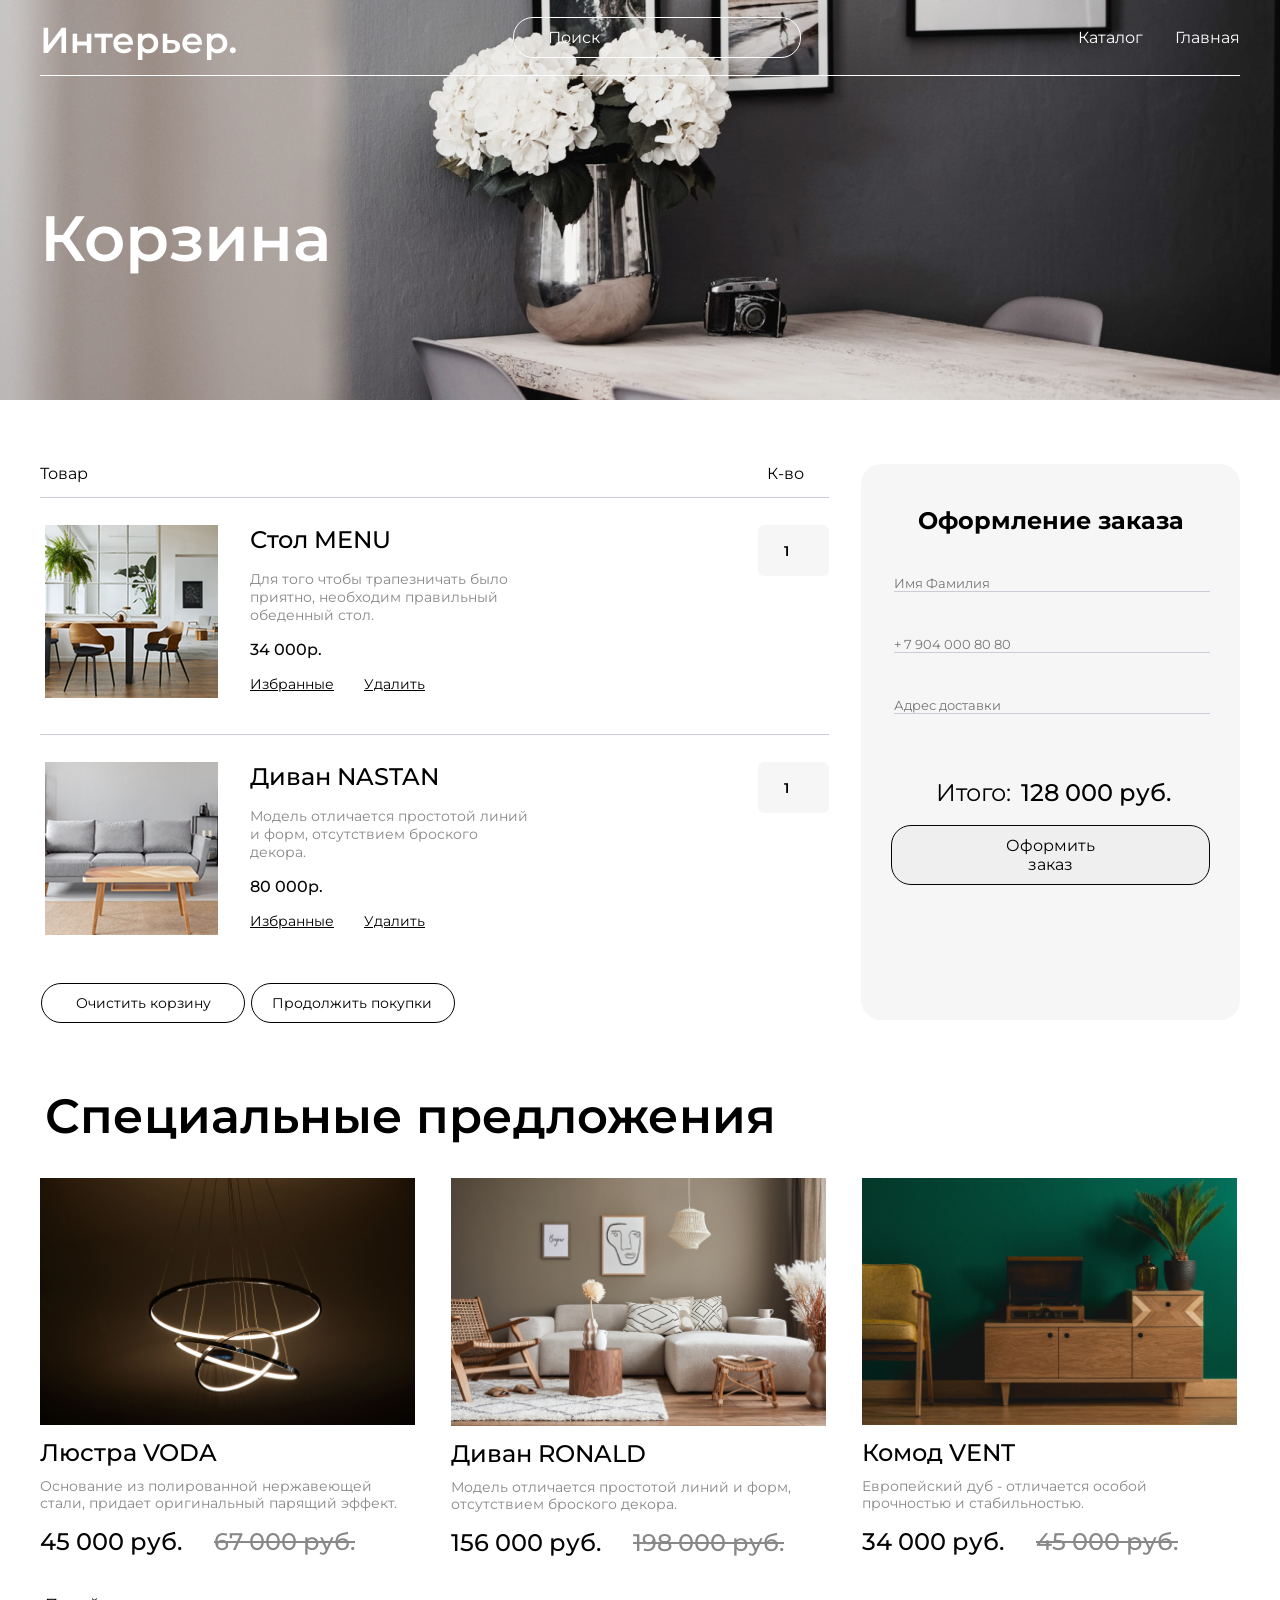
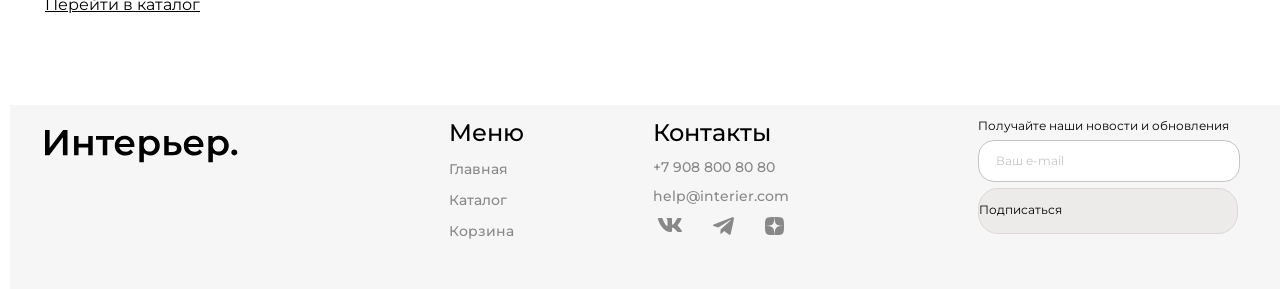
==== cart.html @ b659bea5 "Add files via upload" ====
<!DOCTYPE html>
<html lang="ru">
<head>
    <meta charset="UTF-8">
    <meta name="viewport" content="width=device-width, initial-scale=1.0">

<link rel="preconnect" href="https://fonts.googleapis.com">
<link rel="preconnect" href="https://fonts.gstatic.com" crossorigin>
<link href="https://fonts.googleapis.com/css2?family=Montserrat:ital,wght@0,100..900;1,100..900&display=swap" rel="stylesheet">

    <link rel="stylesheet" href="./style.css">
</head>
<body>
    <div class="top-cart center">
        <header class="header">
        <img src="img/logo.svg" alt="Логотип" class="logo-header"> 
        <input type="text" class="inpt-search" placeholder="Поиск">
        <div class="header__link">
            <a class="link" href="./catalog.html">Каталог</a>
            <a class="link" href="./index.html">Главная</a> 
        </div>
           <div class="menu-mob">
        <a href=""><svg width="19" height="19" viewBox="0 0 19 19" fill="none" xmlns="http://www.w3.org/2000/svg">
<g clip-path="url(#clip0_53373_429)">
<path d="M9.29907 1.11316C10.9342 1.06267 12.5273 1.63644 13.7542 2.71863C14.9811 3.80099 15.7498 5.31046 15.9036 6.93933C16.0545 8.53827 15.5992 10.133 14.634 11.4139L17.968 14.7469C18.0508 14.8297 18.1166 14.9279 18.1614 15.036C18.2062 15.1442 18.2297 15.2607 18.2297 15.3778C18.2297 15.4949 18.2062 15.6114 18.1614 15.7196C18.1165 15.8277 18.0508 15.9259 17.968 16.0087C17.8853 16.0914 17.7871 16.1572 17.679 16.202C17.5707 16.2469 17.4543 16.2694 17.3372 16.2694C17.22 16.2694 17.1036 16.2469 16.9954 16.202C16.8873 16.1572 16.789 16.0914 16.7063 16.0087L13.3733 12.6747C12.0925 13.6424 10.4962 14.0991 8.89575 13.9491C7.26568 13.7962 5.75519 13.0275 4.67212 11.7997C3.58905 10.5718 3.01496 8.97713 3.06665 7.3407C3.11846 5.7041 3.79274 4.14806 4.95142 2.99109C6.10904 1.83516 7.66391 1.16376 9.29907 1.11316ZM9.50903 2.91882C8.28235 2.92382 7.10691 3.41275 6.2395 4.28015C5.37213 5.14755 4.88317 6.32302 4.87817 7.54968C4.87324 8.77628 5.35288 9.95557 6.21313 10.83C6.64353 11.2674 7.15644 11.6151 7.72192 11.8534C8.28759 12.0918 8.89521 12.2161 9.50903 12.2186C10.1227 12.2211 10.7307 12.1017 11.2981 11.868C11.8657 11.6343 12.3816 11.2903 12.8157 10.8563C13.2497 10.4223 13.5936 9.90633 13.8274 9.33875C14.061 8.77131 14.1804 8.16333 14.178 7.54968C14.1755 6.93585 14.0511 6.32824 13.8127 5.76257C13.5744 5.19707 13.2267 4.68419 12.7893 4.25378C11.9149 3.3935 10.7357 2.91387 9.50903 2.91882Z" fill="white" stroke="white" stroke-width="0.2"/>
</g>
<defs>
<clipPath id="clip0_53373_429">
<rect width="19" height="19" fill="white"/>
</clipPath>
</defs>
</svg>
</svg>
</a>
        <a href="./catalog.html"><svg width="20" height="20" viewBox="0 0 20 20" fill="none" xmlns="http://www.w3.org/2000/svg">
<rect width="4.57143" height="4.57143" fill="white"/>
<rect y="7.31427" width="4.57143" height="4.57143" fill="white"/>
<rect y="14.6285" width="4.57143" height="4.57143" fill="white"/>
<rect x="7.31348" y="7.31427" width="4.57143" height="4.57143" fill="white"/>
<rect x="7.31348" y="14.6285" width="4.57143" height="4.57143" fill="white"/>
<rect x="7.31348" width="4.57143" height="4.57143" fill="white"/>
<rect x="14.6279" y="7.31427" width="4.57143" height="4.57143" fill="white"/>
<rect x="14.6279" y="14.6285" width="4.57143" height="4.57143" fill="white"/>
<rect x="14.6279" width="4.57143" height="4.57143" fill="white"/>
</svg>
</a>
        <a href="./cart.html"><svg width="25" height="25" viewBox="0 0 25 25" fill="none" xmlns="http://www.w3.org/2000/svg">
<path d="M14.5834 20.8333C15.1359 20.8333 15.6658 20.6138 16.0566 20.2231C16.4473 19.8324 16.6667 19.3025 16.6667 18.75C16.6667 18.1975 16.4473 17.6676 16.0566 17.2768C15.6658 16.8861 15.1359 16.6667 14.5834 16.6667C14.0309 16.6667 13.501 16.8861 13.1103 17.2768C12.7196 17.6676 12.5001 18.1975 12.5001 18.75C12.5001 19.3025 12.7196 19.8324 13.1103 20.2231C13.501 20.6138 14.0309 20.8333 14.5834 20.8333ZM7.29174 20.8333C7.84428 20.8333 8.37418 20.6138 8.76488 20.2231C9.15558 19.8324 9.37508 19.3025 9.37508 18.75C9.37508 18.1975 9.15558 17.6676 8.76488 17.2768C8.37418 16.8861 7.84428 16.6667 7.29174 16.6667C6.73921 16.6667 6.20931 16.8861 5.81861 17.2768C5.4279 17.6676 5.20841 18.1975 5.20841 18.75C5.20841 19.3025 5.4279 19.8324 5.81861 20.2231C6.20931 20.6138 6.73921 20.8333 7.29174 20.8333ZM20.873 6.16978C21.133 6.16139 21.3796 6.0522 21.5606 5.86528C21.7416 5.67837 21.8428 5.42839 21.8428 5.16822C21.8428 4.90804 21.7416 4.65807 21.5606 4.47115C21.3796 4.28424 21.133 4.17504 20.873 4.16666H19.674C18.7345 4.16666 17.922 4.81874 17.7178 5.73541L16.4126 11.6125C16.2084 12.5292 15.3959 13.1812 14.4563 13.1812H6.63133L5.12924 7.17082H14.8636C15.1212 7.15907 15.3644 7.04847 15.5425 6.86202C15.7206 6.67558 15.82 6.42764 15.82 6.16978C15.82 5.91192 15.7206 5.66398 15.5425 5.47754C15.3644 5.2911 15.1212 5.18049 14.8636 5.16874H5.12924C4.82473 5.16865 4.5242 5.23799 4.25051 5.37148C3.97682 5.50498 3.73716 5.69912 3.54976 5.93914C3.36236 6.17916 3.23215 6.45875 3.16903 6.75665C3.10591 7.05455 3.11154 7.36292 3.1855 7.65832L4.68758 13.6667C4.79586 14.1002 5.046 14.4851 5.39821 14.7601C5.75042 15.0351 6.18447 15.1844 6.63133 15.1844H14.4563C15.368 15.1845 16.2524 14.8737 16.9636 14.3032C17.6748 13.7328 18.1701 12.9368 18.3678 12.0469L19.674 6.16978H20.873Z" fill="white"/>
</svg>
</a>
    </div>
        </header>
        <h1 class="heading-cart">Корзина</h1>
    </div>
    <div class="cart center">
        <div class="cart__content">
            <div class="cart__name-box">
                <p class="cart__name-box-1">Товар</p>
                <p class="cart__name-box-1">К-во</p>
            </div>
            <article class="cart__item">
                <div class="cart__left">
                    <img class="cart__img" src="./img/cart-1.png" alt="Товар-1">
                    <div class="cart__info">
                    <h3 class="cart__name">Стол MENU</h3>
                    <p class="cart__desc">Для того чтобы трапезничать было приятно, необходим правильный обеденный стол.</p>
                    <p class="cart__price">34 000p.</p>
                        <div class="cart__link-box">
                        <a class="cart__link-box-1" href="#">Избранные</a>
                        <a class="cart__link-box-1" href="#">Удалить</a>
                        </div>
                    </div>
                </div>
                <input class="cart__input" type="number" value="1" min="1">
            </article>
            <article class="cart__item">
                <div class="cart__left">
                    <img class="cart__img" src="./img/cart-2.jpg" alt="Товар-2">
                    <div class="cart__info">
                    <h3 class="cart__name">Диван NASTAN</h3>
                    <p class="cart__desc">Модель отличается простотой линий и форм, отсутствием броского декора.</p>
                    <p class="cart__price">80 000p.</p>
                        <div class="cart__link-box">
                        <a class="cart__link-box-1" href="#">Избранные</a>
                        <a class="cart__link-box-1" href="#">Удалить</a>
                        </div>
                    </div>
                </div>
                <input class="cart__input" type="number" value="1" min="1">
            </article>
            <!--<article class="cart__item">
                <div class="cart__left">
                    <img class="cart__img" src="./img/cart-3.jpg" alt="Товар-3">
                    <div class="cart__info">
                    <h3 class="cart__name">Стол MENU</h3>
                    <p class="cart__desc">Европейский дуб - отличается особой прочностью и стабильностью.</p>
                    <p class="cart__price">34 000p.</p>
                        <div class="cart__link-box">
                        <a class="cart__link-box-1" href="#">Избранные</a>
                        <a class="cart__link-box-1" href="#">Удалить</a>
                        </div>
                    </div>
                </div>
                <input class="cart__input" type="number" value="1" min="1">
            </article>-->
            <div class="cart__btns">
                <a class="cart__btns-1 cart__btns-2" href="#">Очистить корзину</a>
                <a class="cart__btns-1 cart__btns-3" href="./catalog.html">Продолжить покупки</a>
            </div>
        </div>
        <div class="cart__form">
            <h3 class="cart__form-title">Оформление заказа</h3>
            <div class="cart__form-inputs">
                <input class="cart__form-inputs-1" type="text" placeholder="Имя Фамилия">
                <input class="cart__form-inputs-1 cart__form-inputs-2" type="number" placeholder="+ 7 904 000 80 80">
                <input class="cart__form-inputs-1" type="text" placeholder="Адрес доставки">
            </div>
                <div class="cart__form-ftr">
                    <div class="cart__form-total">
                        <p class="cart__form-total-1">Итого:</p>
                        <p class="cart__form-total-2">128 000 руб.</p>    
                    </div>
                    <button class="cart__form-submit">Оформить заказ</button>
                </div>
        </div>    
    </div>
<div class="content__tovar-group">
   <section class="content center">
    <h2 class="content__product">Специальные предложения</h2>
    <div class="content__flex">
    <article class="content__tovar">
        <img src="img/VODA.jpg" alt="Люстра" class="content__img">
        <a href="#" class="content__name">Люстра VODA</a>
        <p class="content__desc">Основание из полированной нержавеющей стали, придает оригинальный парящий эффект.</p>
    <div class="content__prise-box">
        <span class="content__prise">45 000 руб.</span>
        <span class="content__prise content__prise_sale">67 000 руб.</span>
    </div>
    </article>
    <article class="content__tovar">
        <img src="img/RONALD.jpg" alt="дИВАН" class="content__img">
        <a href="#" class="content__name">Диван RONALD</a>
        <p class="content__desc">Модель отличается простотой линий и форм, отсутствием броского декора.</p>
    <div class="content__prise-box">
        <span class="content__prise">156 000 руб.</span>
        <span class="content__prise content__prise_sale">198 000 руб.</span>
    </div>
    </article>
    <article class="content__tovar">
        <img src="img/VENT.jpg" alt="Комод" class="content__img">
        <a href="#" class="content__name">Комод VENT</a>
        <p class="content__desc">Европейский дуб - отличается особой прочностью и стабильностью.</p>
    <div class="content__prise-box">
        <span class="content__prise">34 000 руб.</span>
        <span class="content__prise content__prise_sale">45 000 руб.</span>
    </div>
    </article>
    </div>
    <a  href="./catalog.html" class="content__link">Перейти в каталог</a>
   </section>
</div>
  <footer class="ftr center">
    <a href="./catalog.html" class="logo-ftr"><img src="img/Logo.footer.svg" alt="Логотип"></a>
<div class="ftr__info">
    <Nav class="ftr__item">
   <h4 class="menu">Mеню</h4>
    <ul class="ftr__link">
        <li><a class="ftr__link--grey ftr__item--link" href="./index.html">Главная</a></li>
        <li><a class="ftr__link--grey ftr__item--link" href="./catalog.html    ">Каталог</a></li>
        <li><a class="ftr__link--grey ftr__item--link" href="./cart.html">Корзина</a></li>
    </ul>
    </Nav>
    <div class="ftr__item">
   <h4 class="menu">Контакты</h4>
   <li class="ftr__link">
        <a class="ftr__link--grey ftr__item--link" href="tel:+7 908 800 80 80">+7 908 800 80 80</a>
        <a class="ftr__link--grey ftr__item--link" href="mailto:help@interier.com">help@interier.com</a>
    </li>
    <div class="ftr__icons">
    <a class="link link-1" href="#">
        <img src="img\vk.svg" alt="ВКонтакте">
    </a>
    <a class="link link-1" href="#">
        <img src="img\telegram.svg" alt="Телеграм">
    </a>
    <a class="link link-1" href="#">
        <img src="img\dzen.svg" alt="Дзен">
    </a></div>
</div>
    </div>
    <form>
    <div class="mail">
        <p class="mail__text">Получайте наши новости и обновления</p>
        <input class="mail__text mail__post" type="text" placeholder="Ваш e-mail"> 
        <button class="mail__text btn">Подписаться</button>
    </div>
    </form>
   </footer>
</body>
</html>
---- style.css ----
@charset "UTF-8";
* {
  margin: 0;
  padding: 0;
}

body {
  font-family: Montserrat, Arial;
}

input, button, a {
  font-family: Montserrat, Arial;
  color: white;
}

a {
  text-decoration: none;
}

.center {
  padding-left: calc(50% - 600px);
  padding-right: calc(50% - 600px);
}

.link img {
  transition: filter 0.3s;
}

.link:hover {
  text-decoration: underline;
}

.link:hover img {
  filter: brightness(0) contrast(100%);
}

.menu-mob {
  display: none;
}

.hero-page {
  background-image: url(img/bg-hero.png);
  background-size: cover;
  /*background-size: contain;*/
  background-repeat: no-repeat;
}

.header {
  height: 76px;
  display: flex;
  box-sizing: border-box;
  justify-content: space-between;
  align-items: center;
  border-bottom: 0.5px solid white;
}

.logo-header {
  max-width: 198px;
  padding-top: 12px;
  padding-left: 3px;
}

.inpt-search {
  border: 1px solid white;
  width: 288px;
  height: 41px;
  border-radius: 20px;
  background: transparent;
  box-sizing: border-box;
  font-size: 16px;
}

.inpt-search::-moz-placeholder {
  color: white;
  padding-left: 34px;
}

.inpt-search::placeholder {
  color: white;
  padding-left: 34px;
}

.inpt-search:focus-visible {
  color: white;
  outline: none;
}

.header__link {
  font-size: 16px;
  line-height: 20px;
  display: flex;
  gap: 32px;
}

.hero-page__wrapper {
  padding-bottom: 367px;
  color: white;
}

.header1 {
  font-weight: 600;
  font-size: 64px;
  line-height: 70px;
  margin-top: 64px;
  padding-bottom: 16px;
  max-width: 792px;
}

.text {
  font-size: 24px;
  line-height: 32px;
  padding-bottom: 16px;
}

.hero-page__link {
  font-size: 16px;
  line-height: 20px;
  text-decoration: underline;
}

.hero-page__link:hover {
  text-decoration: underline;
}

.for-box {
  padding-top: 64px;
}

.for {
  margin-top: 34px;
  display: grid;
  gap: 32px;
  grid-template-columns: repeat(12, 1fr);
}

.for__item {
  height: 415px;
  grid-column: span 4;
  font-style: normal;
  font-weight: 600;
  font-size: 34px;
  line-height: 41px;
  color: #fff;
  display: flex;
  justify-content: center;
  align-items: center;
  transition: 0.5s;
}

.for__item:hover {
  transform: scale(1.04);
}

.for__item_big {
  grid-column: span 6;
}

.for__item_relax {
  background-image: url(img/Relax.jpg);
}

.for__item_work {
  background-image: url(img/Work.jpg);
}

.for__item_kitchen {
  background-image: url(img/Kitchen.png);
}

.for__item_kidsroom {
  background-image: url(img/kidsRoom.png);
}

.for__item_bathroom {
  background-image: url(img/Bathroom.png);
}

.content__flex {
  display: flex;
  gap: 36px;
  flex-wrap: wrap;
}

.content {
  font-size: 16px;
  line-height: 24px;
  margin-bottom: 5px;
}

.content__1 {
  padding-top: 64px;
}

.content__product {
  font-weight: 600;
  font-size: 48px;
  line-height: 59px;
  color: #000000;
  display: flex;
  margin-bottom: 32px;
  margin-left: 5px;
}

.image-container {
  display: flex;
  flex-direction: column;
  gap: 2px;
}

/*иконки*/
.content__tovar {
  width: 375px;
  display: flex;
  /*row-gap: 11px;*/
  row-gap: 3px;
  flex-direction: column;
  /*margin-top: 32px;*/
  transition: 0.5s;
  position: relative;
}

.content__tovar-group {
  display: flex;
  gap: 36px;
  /*padding-top: 22px;*/
  padding-top: 64px;
}

.content__tovar-index {
  display: flex;
  gap: 36px;
  padding-top: 22px;
  flex-wrap: wrap;
}

.content__img-0 {
  top: 13px;
  right: 12px;
  display: flex;
  flex-direction: row;
  justify-content: flex-end;
  gap: 23px;
  z-index: 2;
  position: absolute;
}

.content__img-1 {
  display: none;
  top: 12px;
  right: 12px;
  gap: 23px;
}

.content__tovar:hover {
  transform: scale(1.04);
}

.content__tovar:hover .content__img-1 {
  display: flex;
}

/**/
.content__img {
  width: 100%;
}

.content__name {
  font-weight: 500;
  font-size: 24px;
  line-height: 29px;
  color: #000000;
  padding-bottom: 8px;
  margin-top: 10px;
}

.content__desc {
  font-size: 14px;
  line-height: 17px;
  color: #888888;
  padding-bottom: 12px;
}

.content__prise-box {
  display: flex;
  gap: 32px;
}

.content__prise {
  font-weight: 500;
  font-size: 24px;
  line-height: 29px;
  color: #050505;
  display: flex;
  -moz-column-gap: 32px;
       column-gap: 32px;
  row-gap: 56px;
}

.content__prise_sale {
  font-weight: 500;
  font-size: 24px;
  line-height: 29px;
  text-decoration-line: line-through;
  color: #888888;
}

.content__link {
  font-size: 16px;
  line-height: 100%;
  text-decoration: underline;
  font-weight: 400;
  color: #000000;
  margin-top: 40px;
  margin-bottom: 87px;
  margin-left: 5px;
  display: block;
  transition: 0.5s;
}

.content__link:hover {
  color: #888888;
  text-decoration: none;
}

.menu {
  font-weight: 500;
  font-size: 24px;
  line-height: 29px;
  color: #000000;
}

.ftr {
  background-color: #F7F6F6;
  display: block;
  box-sizing: border-box;
  padding-top: 1%;
  padding-bottom: 49px;
  display: flex;
  justify-content: space-between;
  margin-left: 10px;
}

.logo-ftr {
  align-items: center;
  padding-top: inherit;
  margin-left: -5px;
}

.ftr__info {
  max-width: 488px;
  display: flex;
  justify-content: space-between;
  gap: 129px;
  padding-left: 22px;
}
.ftr__info-1 {
  display: flex;
  gap: 129px;
}

.ftr__item {
  display: flex;
  flex-direction: column;
  gap: 12px;
  list-style-type: none;
}

.ftr__link {
  display: flex;
  flex-direction: column;
  gap: 12px;
  list-style-type: none;
}

.ftr__item--link {
  font-weight: 500;
  font-size: 14px;
  line-height: 17px;
  color: #888888;
}

.ftr__icons {
  display: flex;
  justify-content: space-around;
  gap: 20px;
}

.mail {
  display: flex;
  flex-direction: column;
  gap: 6px;
}

.mail__text {
  font-size: 12px;
  line-height: 16px;
  color: #000000;
  display: flex;
  flex-direction: column;
}

.mail__post {
  background-color: white;
  border: 1px solid #c4c4c4;
  border-radius: 16px;
  line-height: 18px;
  width: 260px;
  height: 40px;
  top: 3438px;
}

.mail__post::-moz-placeholder {
  padding-left: 17px;
  color: #c4c4c4;
  font-size: 12px;
}

.mail__post::placeholder {
  padding-left: 17px;
  color: #c4c4c4;
  font-size: 12px;
}

.mail__post:focus-visible {
  color: #c4c4c4;
  outline: none;
}

.btn {
  background: rgba(222, 215, 215, 0.41);
  border: 1px solid #DED7D7;
  box-sizing: border-box;
  border-radius: 20px;
  width: 260px;
  height: 46px;
  font-size: 12px;
  line-height: 18px;
  color: #000000;
  padding-top: 12px;
  transition: 0.3s;
}

.btn:hover {
  transform: scale(1.04);
  cursor: pointer;
  background-color: #000000;
  color: #FFFFFF;
}

/* CATALOG */
.catalog-page {
  background-image: url(img/logo__catalog.png);
  background-size: cover;
  background-repeat: no-repeat;
  height: 400px;
}

.hero-catalog__content {
  font-weight: 600;
  padding: 127px 0;
  color: white;
}

.hero-catalog__heading {
  font-size: 64px;
}

.header2 {
  font-weight: 600;
  font-size: 64px;
  line-height: 70px;
  margin-top: 127px;
  /*padding-bottom: 196px;*/
  /*max-width: 792px;*/
}

.content {
  font-size: 16px;
  line-height: 24px;
  /*padding-top: 64px;*/
}

.catalog {
  display: flex;
  justify-content: space-between;
  align-items: flex-start;
}
.catalog-1 {
  margin-bottom: 47px;
  margin-top: 70px;
}
.catalog__actions {
  display: flex;
  align-items: flex-start;
  gap: 20px;
  margin-top: 61px;
}
.catalog__nav {
  display: flex;
  gap: 10px;
}
.catalog__nav--link {
  font-weight: 400;
  font-size: 16px;
  color: #000000;
}
.catalog__nav--black {
  font-weight: 500;
  font-size: 16px;
  color: #000000;
}

.select-css {
  -webkit-appearance: none;
     -moz-appearance: none;
          appearance: none;
  background-color: white;
  border: 1px solid #C4C4C4;
  padding: 10px 56px 10px 23px;
  font-size: 16px;
  border-radius: 20px;
  background-image: url(./img/icon-slct.svg);
  background-position: calc(100% - 10px);
  background-size: 20px;
  background-repeat: no-repeat;
  height: 40px;
  align-items: center;
  text-align: center;
  width: 212px;
}

.top-cart {
  height: 400px;
  background-image: url(img/cart-hero.jpg);
  background-size: cover;
  background-position: center;
  background-repeat: no-repeat;
}

.heading-cart {
  font-weight: 600;
  margin-top: 127px;
  font-size: 64px;
  line-height: 70px;
  color: white;
}

.cart {
  display: grid;
  grid-template-columns: repeat(12, 1fr);
  gap: 32px;
  margin-top: 64px;
}
.cart__name-box {
  display: flex;
  justify-content: space-between;
  padding-bottom: 14px;
  max-width: 764px;
}
.cart__name-box-1 {
  font-size: 16px;
  font-weight: 400;
  color: #000000;
}
.cart__item {
  border-top: 0.5px solid #CACDD8;
  padding-top: 27px;
  padding-bottom: 36px;
  display: flex;
  justify-content: space-between;
  align-items: flex-start;
  padding-left: 5px;
}
.cart__left {
  display: flex;
  /*justify-content: space-between;*/
  gap: 32px;
  width: 100%;
}
.cart__info {
  /*width: 279px;*/
  display: flex;
  flex-direction: column;
  gap: 16px;
}
.cart__name {
  font-weight: 500;
  color: #000000;
  font-size: 24px;
}
.cart__desc {
  font-weight: 400;
  font-size: 14px;
  color: #888888;
  width: 279px;
}
.cart__price {
  font-size: 16px;
  font-weight: 500;
  color: #050505;
}
.cart__link-box {
  display: flex;
  gap: 30px;
}
.cart__link-box-1 {
  color: #000000;
  text-decoration: underline;
  font-size: 14px;
  font-weight: 400;
  transition: 0.5s;
}
.cart__form {
  background: #F7F6F6;
  border-radius: 20px;
  height: 556px;
  width: 379px;
  grid-column: span 4;
  box-sizing: border-box;
  padding-left: 30px;
  padding-right: 30px;
}
.cart__form-title {
  display: flex;
  justify-content: center;
  padding-top: 42px;
  font-weight: 700;
  font-size: 24px;
  color: #000000;
}
.cart__content {
  grid-column: span 8;
}
.cart__input {
  width: 71px;
  height: 51px;
  border-radius: 6px;
  border-color: #F7F6F6;
  border: none;
  background-color: #F7F6F6;
  font-weight: 600;
  font-size: 14px;
  color: #000000;
  text-align: center;
}
.cart__form-inputs {
  display: flex;
  flex-direction: column;
  gap: 44px;
  padding-top: 40px;
  padding-bottom: 64px;
  padding-left: 3px;
}
.cart__form-inputs-1 {
  border: none;
  border-bottom: 0.5px solid #CACDD8;
  background-color: transparent;
}
.cart__form-ftr {
  display: flex;
  flex-direction: column;
  gap: 18px;
}
.cart__form-total {
  display: flex;
  justify-content: center;
  gap: 10px;
  padding-left: 5px;
}
.cart__form-total-1 {
  font-size: 24px;
  font-weight: 400;
  color: #000000;
}
.cart__form-total-2 {
  font-size: 24px;
  font-weight: 500;
  color: #000000;
}
.cart__form-submit {
  border: 1px solid #040404;
  border-radius: 20px;
  font-size: 16px;
  font-weight: 400;
  color: #000000;
  padding: 10px 90px;
  transition: 0.5s;
}
.cart__btns {
  display: flex;
  gap: 6px;
  padding-top: 12px;
  padding-left: 1px;
}
.cart__btns-1 {
  font-weight: 400;
  font-size: 14px;
  color: #020202;
  border: #000000 1px solid;
  border-radius: 50px;
  transition: 0.3s ease-out;
  box-shadow: 0.3s ease-out;
  cursor: pointer;
}
.cart__btns-2 {
  padding: 10px 33px 10px 34px;
}
.cart__btns-3 {
  padding: 10px 22px 10px 20px;
}

.cart__link-box-1:hover {
  color: #888888;
  text-decoration: none;
}

.cart__form-submit:hover {
  transform: scale(1.04);
  cursor: pointer;
  background-color: #000000;
  color: #FFFFFF;
}

.cart__btns-1:hover {
  transform: scale(1.04);
  cursor: pointer;
  background-color: #000000;
  color: #FFFFFF;
}

.cart__input:focus {
  outline: none;
}

.cart__form-inputs-1:focus {
  outline: none;
  font-size: 14px;
  font-weight: 400;
  color: #000000;
}

.cart__form-inputs-2::-webkit-inner-spin-button {
  -webkit-appearance: none;
}

.catalog__grid {
  display: flex;
  justify-content: space-between;
  align-items: flex-start;
  width: 100%;
}

.filter {
  position: relative;
}

.container {
  position: absolute;
  top: calc(100% + 14px); /*позиция сверху на 14рх ниже нижней границы родителя*/
  right: 0; /*позиция справа от родителя*/
  display: flex;
  flex-direction: column;
  align-items: start;
  gap: 36px;
  background-color: #fff;
  box-shadow: 0px 4px 67px -12px rgba(0, 0, 0, 0.32);
  padding: 40px 48px;
  z-index: 1;
}
.container__content {
  font-size: 14px;
  font-weight: 400;
}
.container__box {
  display: flex;
  flex-direction: column;
  gap: 14px;
  padding: 0;
  border: none;
}
.container__name {
  font-size: 16px;
  font-weight: 500;
  color: #050505;
  padding-bottom: 14px;
}
.container__btn {
  border: #040404 1 px solid;
  border-radius: 20px;
  color: #000000;
  font-size: 16px;
  font-weight: 400;
  padding: 10px 46.5px;
  background-color: transparent;
  max-width: 190px;
  width: 100%;
  display: flex;
  align-self: flex-end;
}
.container__wrapper {
  display: flex;
  flex-direction: column;
  flex-wrap: wrap;
  gap: 32px 65px;
  max-height: 468px;
  min-width: 446px;
}
.container__1 {
  display: flex;
  flex-direction: column;
  gap: 32px;
}

.radio {
  display: flex;
  align-items: center;
  gap: 14px;
}
.radio__label {
  display: flex;
  align-items: center;
  cursor: pointer;
  position: relative;
  padding-left: 29px;
  font-size: 14px;
  font-weight: 400;
}

.radio__iput {
  display: none;
}

.radio__label::before {
  content: "";
  width: 15px;
  height: 15px;
  border: #888888 1px solid;
  border-radius: 60px;
  position: absolute;
  left: 0;
  top: 50%;
  transform: translateY(-50%);
  background-color: transparent;
}

.radio__iput:checked + .radio__label::before {
  border-color: #000000;
  background-image: url(./img/Vector.svg);
  background-repeat: no-repeat;
  background-position: center;
}

.range {
  display: flex;
  flex-direction: column;
  gap: 14px;
}
.range__input {
  width: 190.5px;
  height: 8px;
  overflow: hidden;
  outline: none;
  position: absolute;
  left: 0;
  top: 5px;
}
.range__input-max {
  position: absolute;
  left: 0px;
  top: 5px;
}

.range__input, .range__input::-webkit-slider-runnable-track, .range__input::-webkit-slider-thumb {
  -webkit-appearance: none;
  background: none;
}

.range__input::-webkit-slider-runnable-track {
  background: #000000;
  width: 200px;
  height: 1px;
}

.range__input:nth-child(2)::-webkit-slider-runnable-track {
  background: none;
}

.range__input::-webkit-slider-thumb {
  position: relative;
  width: 8px;
  height: 8px;
  margin-top: -4px;
  background: #000000;
  border: 1px solid #000000;
  border-radius: 25px;
  cursor: pointer;
  z-index: 1;
}

.range__input:nth-child(1)::-webkit-slider-thumb {
  z-index: 2;
}

.range__slider {
  font-family: sans-serif;
  font-size: 14px;
  position: relative;
  height: 39px;
  width: 189px;
  display: inline-block;
  margin-top: -5px;
}

.checkbox__label::before {
  box-sizing: border-box;
}

.color-options {
  display: flex;
  flex-wrap: wrap;
  max-width: 191px;
  gap: 14px;
}

.color-options__checkbox {
  width: 15px;
  height: 15px;
}

.checkbox__input {
  display: none;
}

.checkbox {
  display: flex;
  align-items: center;
  gap: 14px;
}

.checkbox__label {
  display: flex;
  align-items: center;
  cursor: pointer;
  position: relative;
  padding-left: 15px;
  font-size: 14px;
}

.checkbox__label::before {
  content: "";
  display: inline-block;
  width: 15px;
  height: 15px;
  border: 1px solid #000000;
  position: absolute;
  left: 0;
  background-color: #fff;
}

.checkbox__input:checked + .checkbox__label::before {
  border-color: #000000;
  background-image: url(./img/Vector.svg);
  background-repeat: no-repeat;
  background-position: center;
}

/*.checkbox__input:checked + .checkbox__label-black::before {
    border-color: #afafaf;
    background-image: url(img/29\ 20_08_266abc1aba43c0f7.88759805white_check.svg);
    background-repeat: no-repeat;
    background-position: center;
}*/
.checkbox__input:checked + .checkbox__label-.checkbox__label-black::before {
  filter: brightness(0) invert(1);
}

.checkbox__label-white::before {
  background-color: #fff;
  border-color: #888888;
}

.checkbox__label-black::before {
  background-color: #000;
  border-color: #000;
}

.checkbox__label-gray::before {
  background-color: #737373;
  border-color: #737373;
}

.checkbox__label-red::before {
  background-color: #FF0000;
  border-color: #FF0000;
}

.checkbox__label-orange::before {
  background-color: #FF7A41;
  border-color: #FF7A41;
}

.checkbox__label-yellow::before {
  background-color: #F2CB01;
  border-color: #F2CB01;
}

.checkbox__label-green::before {
  background-color: #00BF2A;
  border-color: #00BF2A;
}

.checkbox__label-turquoise::before {
  background-color: #1CCC97;
  border-color: #1CCC97;
}

.checkbox__label-blue::before {
  background-color: #009FE3;
  border-color: #009FE3;
}

.checkbox__label-darkblue::before {
  background-color: #000AF8;
  border-color: #000AF8;
}

.checkbox__label-violet::before {
  background-color: #6710D6;
  border-color: #6710D6;
}

.checkbox__label-darkpink::before {
  background-color: #9D0DB5;
  border-color: #9D0DB5;
}

.checkbox__label-lilac::before {
  background-color: #D89AFF;
  border-color: #D89AFF;
}

.checkbox__label-pink::before {
  background-color: #FF65A6;
  border-color: #FF65A6;
}

.checkbox__input:checked + .checkbox__label-black::before,
.checkbox__input:checked + .checkbox__label-darkblue::before,
.checkbox__input:checked + .checkbox__label-violet::before {
  background-image: url(img/white_chek.svg);
  background-repeat: no-repeat;
  background-position: center;
}

.checkbox__input-1 {
  display: none;
}

.checkbox__label-1 {
  display: flex;
  align-items: center;
  cursor: pointer;
  position: relative;
  font-size: 14px;
  padding-left: 30px;
}

.checkbox__input-1::before {
  content: "";
  width: 15px;
  height: 15px;
  border: #888888 1px solid;
  position: absolute;
  left: 0;
  top: 50%;
  transform: translateY(-50%);
  background-color: transparent;
}

.checkbox__label-1::before {
  content: "";
  display: inline-block;
  width: 15px;
  height: 15px;
  border: 1px solid #888888;
  position: absolute;
  left: 0;
  background-color: #fff;
}

.checkbox__input-1:checked + .checkbox__label-1::before {
  border-color: #000000;
  background-image: url(./img/Vector.svg);
  background-repeat: no-repeat;
  background-position: center;
}

.filter__btn-wrapper {
  position: relative;
  width: 100%;
  display: flex;
  justify-content: flex-end;
  border: 1px solid #040404;
  cursor: pointer;
}

@media (max-width: 1024px) {
  /*главная*/
  .center {
    padding-left: calc(50% - 393px);
    padding-right: calc(50% - 393px);
  }
  .for__item {
    height: 268px;
  }
  .content__flex {
    -moz-column-gap: 35px;
         column-gap: 35px;
    row-gap: 36px;
  }
  .content__link {
    margin-bottom: 68px;
  }
  .logo-ftr {
    display: none;
  }
  .ftr__info {
    gap: 130px;
  }
  /*каталог*/
  .container {
    position: absolute;
    top: calc(100% + 14px);
    right: -229px;
    display: flex;
    flex-direction: column;
    align-items: start;
    gap: 36px;
    background-color: #fff;
    box-shadow: 0px 4px 67px -12px rgba(0, 0, 0, 0.32);
    padding: 40px 48px;
    z-index: 1;
  }
  .content__tovar {
    margin: 0;
  }
  .content__tovar-index {
    display: contents;
    gap: 36px;
    padding-top: 22px;
    flex-wrap: wrap;
  }
  .cart__form {
    box-sizing: border-box;
  }
  .cart {
    display: grid;
    grid-template-columns: repeat(1, 1fr);
    gap: 32px;
    margin-top: 64px;
  }
  /*корзина*/
  .top-cart {
    width: 100%;
  }
  /*.cart {
  display: grid;
  gap: 32px;
  margin-top: 64px;
  }*/
  .cart__left {
    display: flex;
    /* justify-content: space-between; */
    gap: 32px;
    width: 100%;
  }
  .cart__name {
    font-size: 24px;
    font-weight: 500;
  }
  .cart__price {
    font-size: 16px;
    font-weight: 500;
  }
  .cart__item {
    padding-left: 0px;
    padding-top: 26px;
    padding-bottom: 30px;
  }
  .cart__btns {
    display: flex;
    gap: 6px;
  }
  .cart__form-title {
    padding-top: 69px;
  }
  .content__product {
    margin-left: 0px;
    padding-top: 26px;
  }
  .ftr {
    background-color: #F7F6F6;
    display: block;
    box-sizing: border-box;
    /*padding-top: 5%;*/
    padding-top: 27px;
    padding-bottom: 50px;
    display: flex;
    justify-content: space-between;
    margin-left: -21px;
  }
}
@media (min-width: 768px) and (max-width: 833px) {
  .center {
    padding-left: 24px;
    padding-right: 24px;
  }
  .content__tovar {
    width: 340px;
  }
  /*.cart {
  display: grid;
  gap: 32px;
  margin-top: 64px;
  }*/
  .cart {
    display: flex;
    flex-direction: column;
    gap: 64px;
  }
  .cart__form {
    box-sizing: border-box;
  }
}
@media (max-width: 767px) {
  div, section {
    width: 100%;
    box-sizing: border-box;
  }
  /*главная*/
  body {
    width: 100%;
    max-width: 450px;
    margin: 0 auto;
    box-sizing: border-box;
  }
  .center {
    padding-left: 16px;
    padding-right: 16px;
  }
  .header {
    padding-top: 48px;
    border: none;
  }
  .header1 {
    font-size: 48px;
    text-align: center;
    line-height: normal;
    margin-top: 45px;
  }
  .text {
    font-size: 16px;
    text-align: center;
  }
  .hero-page {
    min-height: 734px;
    width: 100%;
    box-sizing: content-box;
    background-image: url("img/bg-hero.png");
    background-size: cover;
    background-position: center top;
    background-repeat: no-repeat;
  }
  .hero-page__wrapper {
    padding-bottom: 359px;
  }
  .hero-page__link {
    display: flex;
    justify-content: center;
    font-size: 14px;
  }
  .for-box {
    padding-top: 32px;
  }
  .content__1 {
    padding-top: 0;
  }
  .inpt-search {
    display: none;
  }
  .link {
    display: none;
  }
  .ftr-link {
    display: block;
  }
  .logo-header {
    width: 99px;
    padding-top: 16.5px;
    padding-bottom: 16.5px;
  }
  .menu-mob {
    display: flex;
    align-items: center;
    gap: 32px;
    padding-top: 17px;
    padding-bottom: 17px;
  }
  .content {
    padding-top: 32px;
  }
  .content__tovar {
    margin-top: 0px;
  }
  .content__product {
    font-size: 24px;
    line-height: 29px;
    padding-bottom: 32px;
  }
  .content__prise {
    font-size: 18px;
  }
  .content__prise_sale {
    font-size: 18px;
  }
  .content__name {
    font-size: 18px;
  }
  .for {
    grid-template-columns: repeat(4, 1fr);
    gap: 16px;
  }
  .for__item {
    grid-column: 1/-1;
    height: 375px;
    font-size: 28px;
  }
  .for__item_big {
    height: 244px;
  }
  .ftr__info {
    /*width: 100%;*/
    display: flex;
    gap: 100px;
    padding-bottom: 32px;
  }
  .ftr__info-1 {
    display: flex;
    gap: 100px;
  }
  .ftr__info-2 {
    display: flex;
    justify-content: center;
    width: 100%;
  }
  .ftr {
    display: flex;
    flex-direction: column;
  }
  .mail {
    width: 100%;
    display: flex;
    align-items: center;
  }
  .content__tovar {
    width: 342px;
  }
  .content__link {
    margin-top: 36px;
    margin-bottom: 36px;
  }
  /*каталог*/
  .hero-catalog__heading {
    font-size: 48px;
    text-align: center;
    font-weight: 600;
  }
  .hero-catalog__content {
    padding: 82px 0;
  }
  .catalog__grid {
    flex-direction: column;
    padding-bottom: 32px;
  }
  .catalog-1 {
    margin-top: 23px;
    margin-bottom: 0;
  }
  .catalog__nav--link {
    font-size: 14px;
  }
  .catalog__nav--select {
    font-size: 14px;
  }
  .catalog__actions {
    flex-direction: column-reverse;
    margin-top: 22px;
    gap: 10px;
  }
  .container {
    position: absolute;
    top: calc(100% + 14px);
    left: 0;
    width: 200px;
    display: flex;
    flex-direction: column;
    align-items: start;
    gap: 36px;
    background-color: #fff;
    box-shadow: 0px 4px 67px -12px rgba(0, 0, 0, 0.32);
    padding: 40px 48px;
    z-index: 3;
  }
  .container__wrapper {
    display: flex;
    flex-direction: column;
    flex-wrap: wrap;
    gap: 32px 65px;
    min-width: 191px;
    max-height: none;
  }
  .content__name {
    font-size: 18px;
  }
  .link-1 {
    display: block;
  }
  .ftr__icons {
    display: flex;
    gap: 20px;
    justify-content: normal;
  }
  /*Корзина*/
  .top-cart {
    width: 100%;
  }
  .heading-cart {
    font-size: 48px;
    text-align: center;
  }
  .cart {
    display: flex;
    flex-direction: column;
    gap: 48px;
  }
  .cart__item {
    width: 343px;
  }
  .cart__img {
    display: none;
  }
  .cart__desc {
    width: 253px;
  }
  .cart__name-box {
    display: none;
  }
  .cart__form-submit {
    white-space: nowrap;
    text-align: center;
    padding: 10px;
  }
  .cart__form {
    box-sizing: border-box;
    width: 343px;
  }
  .cart__btns {
    display: flex;
    width: 100%;
    gap: 14px;
  }
  .cart__btns-1 {
    white-space: nowrap;
    font-size: 12px;
  }
  .cart__btns-2 {
    display: flex;
    align-items: center;
    justify-content: center;
    width: 100%;
    max-width: 166px;
    box-sizing: border-box;
  }
  .cart__btns-3 {
    display: flex;
    align-items: center;
    justify-content: center;
    width: 100%;
    max-width: 163px;
    box-sizing: border-box;
  }
  .content__tovar-group {
    padding-top: 0;
  }
}
@media (min-width: 768px) and (max-width: 1024px) {
  .ftr__info {
    display: flex;
  }
  .ftr__info-1 {
    display: flex;
    gap: 130px;
  }
}
@media (min-width: 320px) and (max-width: 375px) {
  .ftr {
    width: 396px;
  }
}/*# sourceMappingURL=style.css.map */
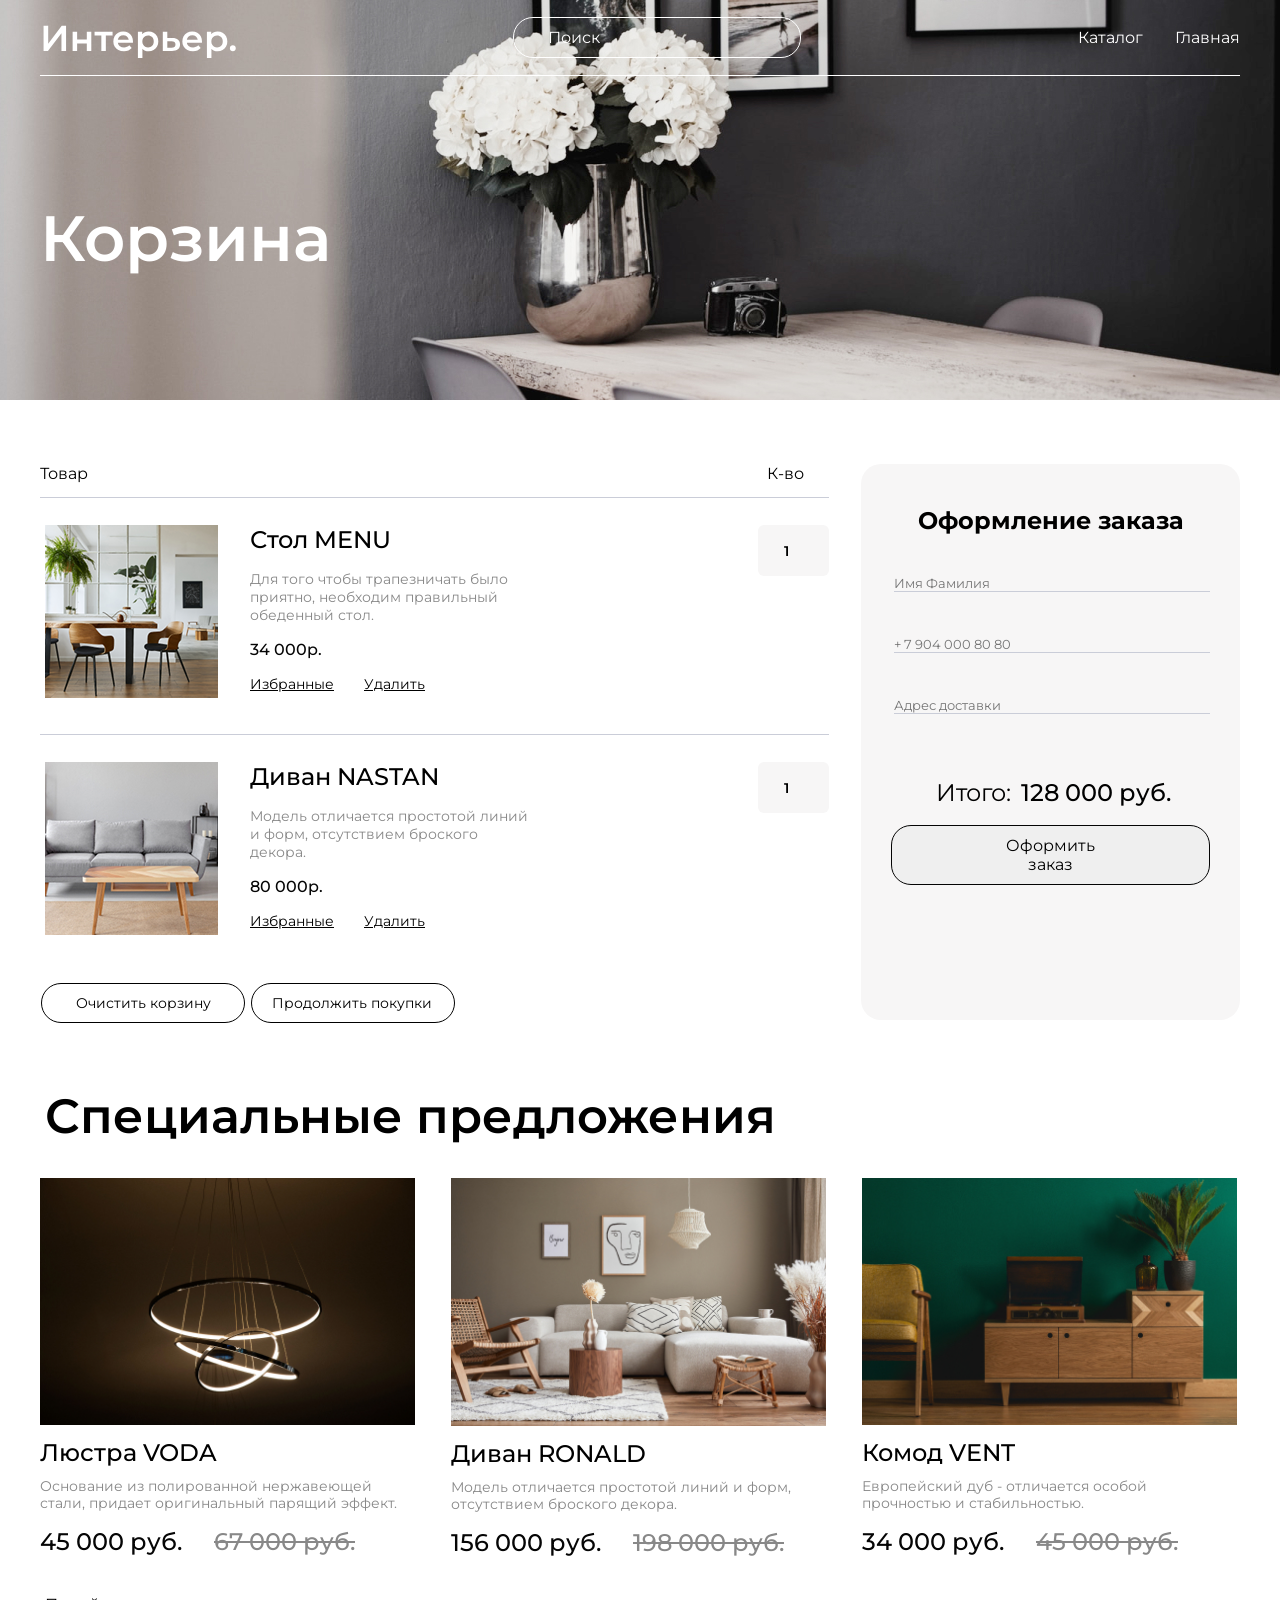
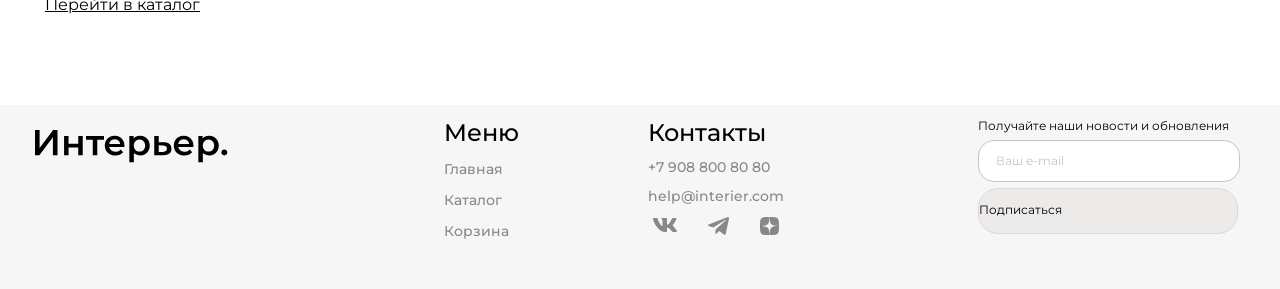
==== commit 04294408: "Add files via upload вторая версия, правки внесены" ====
--- a/cart.html
+++ b/cart.html
@@ -13,7 +13,7 @@
 <body>
     <div class="top-cart center">
         <header class="header">
-        <img src="img/logo.svg" alt="Логотип" class="logo-header"> 
+        <a href="./index.html"><img src="img/logo.svg" alt="Логотип" class="logo-header"></a> 
         <input type="text" class="inpt-search" placeholder="Поиск">
         <div class="header__link">
             <a class="link" href="./catalog.html">Каталог</a>
@@ -88,32 +88,17 @@
                 </div>
                 <input class="cart__input" type="number" value="1" min="1">
             </article>
-            <!--<article class="cart__item">
-                <div class="cart__left">
-                    <img class="cart__img" src="./img/cart-3.jpg" alt="Товар-3">
-                    <div class="cart__info">
-                    <h3 class="cart__name">Стол MENU</h3>
-                    <p class="cart__desc">Европейский дуб - отличается особой прочностью и стабильностью.</p>
-                    <p class="cart__price">34 000p.</p>
-                        <div class="cart__link-box">
-                        <a class="cart__link-box-1" href="#">Избранные</a>
-                        <a class="cart__link-box-1" href="#">Удалить</a>
-                        </div>
-                    </div>
-                </div>
-                <input class="cart__input" type="number" value="1" min="1">
-            </article>-->
             <div class="cart__btns">
                 <a class="cart__btns-1 cart__btns-2" href="#">Очистить корзину</a>
                 <a class="cart__btns-1 cart__btns-3" href="./catalog.html">Продолжить покупки</a>
             </div>
         </div>
-        <div class="cart__form">
+        <form class="cart__form">
             <h3 class="cart__form-title">Оформление заказа</h3>
             <div class="cart__form-inputs">
-                <input class="cart__form-inputs-1" type="text" placeholder="Имя Фамилия">
-                <input class="cart__form-inputs-1 cart__form-inputs-2" type="number" placeholder="+ 7 904 000 80 80">
-                <input class="cart__form-inputs-1" type="text" placeholder="Адрес доставки">
+                <input class="cart__form-inputs-1" required type="text" placeholder="Имя Фамилия">
+                <input class="cart__form-inputs-1 cart__form-inputs-2" required type="tel" placeholder="+ 7 904 000 80 80">
+                <input class="cart__form-inputs-1" type="text" required placeholder="Адрес доставки">
             </div>
                 <div class="cart__form-ftr">
                     <div class="cart__form-total">
@@ -122,7 +107,7 @@
                     </div>
                     <button class="cart__form-submit">Оформить заказ</button>
                 </div>
-        </div>    
+        </form>    
     </div>
 <div class="content__tovar-group">
    <section class="content center">
--- a/style.css
+++ b/style.css
@@ -68,16 +68,16 @@
   background: transparent;
   box-sizing: border-box;
   font-size: 16px;
+  padding-left: 34px;
+  padding-right: 34px;
 }
 
 .inpt-search::-moz-placeholder {
   color: white;
-  padding-left: 34px;
 }
 
 .inpt-search::placeholder {
   color: white;
-  padding-left: 34px;
 }
 
 .inpt-search:focus-visible {
@@ -337,7 +337,7 @@
   padding-bottom: 49px;
   display: flex;
   justify-content: space-between;
-  margin-left: 10px;
+  /*margin-left: 10px;*/
 }
 
 .logo-ftr {
@@ -470,14 +470,11 @@
   font-size: 64px;
   line-height: 70px;
   margin-top: 127px;
-  /*padding-bottom: 196px;*/
-  /*max-width: 792px;*/
 }
 
 .content {
   font-size: 16px;
   line-height: 24px;
-  /*padding-top: 64px;*/
 }
 
 .catalog {
@@ -508,6 +505,14 @@
   font-weight: 500;
   font-size: 16px;
   color: #000000;
+}
+
+.container__btn:hover {
+  transform: scale(1.04);
+  cursor: pointer;
+  background-color: #000000;
+  color: #FFFFFF;
+  transition: 0.5s;
 }
 
 .select-css {
@@ -655,6 +660,7 @@
   border: none;
   border-bottom: 0.5px solid #CACDD8;
   background-color: transparent;
+  color: #000000 !important;
 }
 .cart__form-ftr {
   display: flex;
@@ -707,6 +713,10 @@
 }
 .cart__btns-3 {
   padding: 10px 22px 10px 20px;
+}
+
+.cart__form-inputs-1:hover {
+  color: #000000;
 }
 
 .cart__link-box-1:hover {
@@ -1234,7 +1244,6 @@
 }
 @media (max-width: 767px) {
   div, section {
-    width: 100%;
     box-sizing: border-box;
   }
   /*главная*/
@@ -1264,7 +1273,6 @@
   }
   .hero-page {
     min-height: 734px;
-    width: 100%;
     box-sizing: content-box;
     background-image: url("img/bg-hero.png");
     background-size: cover;
@@ -1315,7 +1323,7 @@
   .content__product {
     font-size: 24px;
     line-height: 29px;
-    padding-bottom: 32px;
+    /*padding-bottom: 32px;*/
   }
   .content__prise {
     font-size: 18px;
@@ -1363,7 +1371,8 @@
     align-items: center;
   }
   .content__tovar {
-    width: 342px;
+    /*width: 342px;*/
+    width: 100%;
   }
   .content__link {
     margin-top: 36px;
@@ -1501,6 +1510,9 @@
     display: flex;
     gap: 130px;
   }
+  .content__product {
+    padding-top: 0;
+  }
 }
 @media (min-width: 320px) and (max-width: 375px) {
   .ftr {
